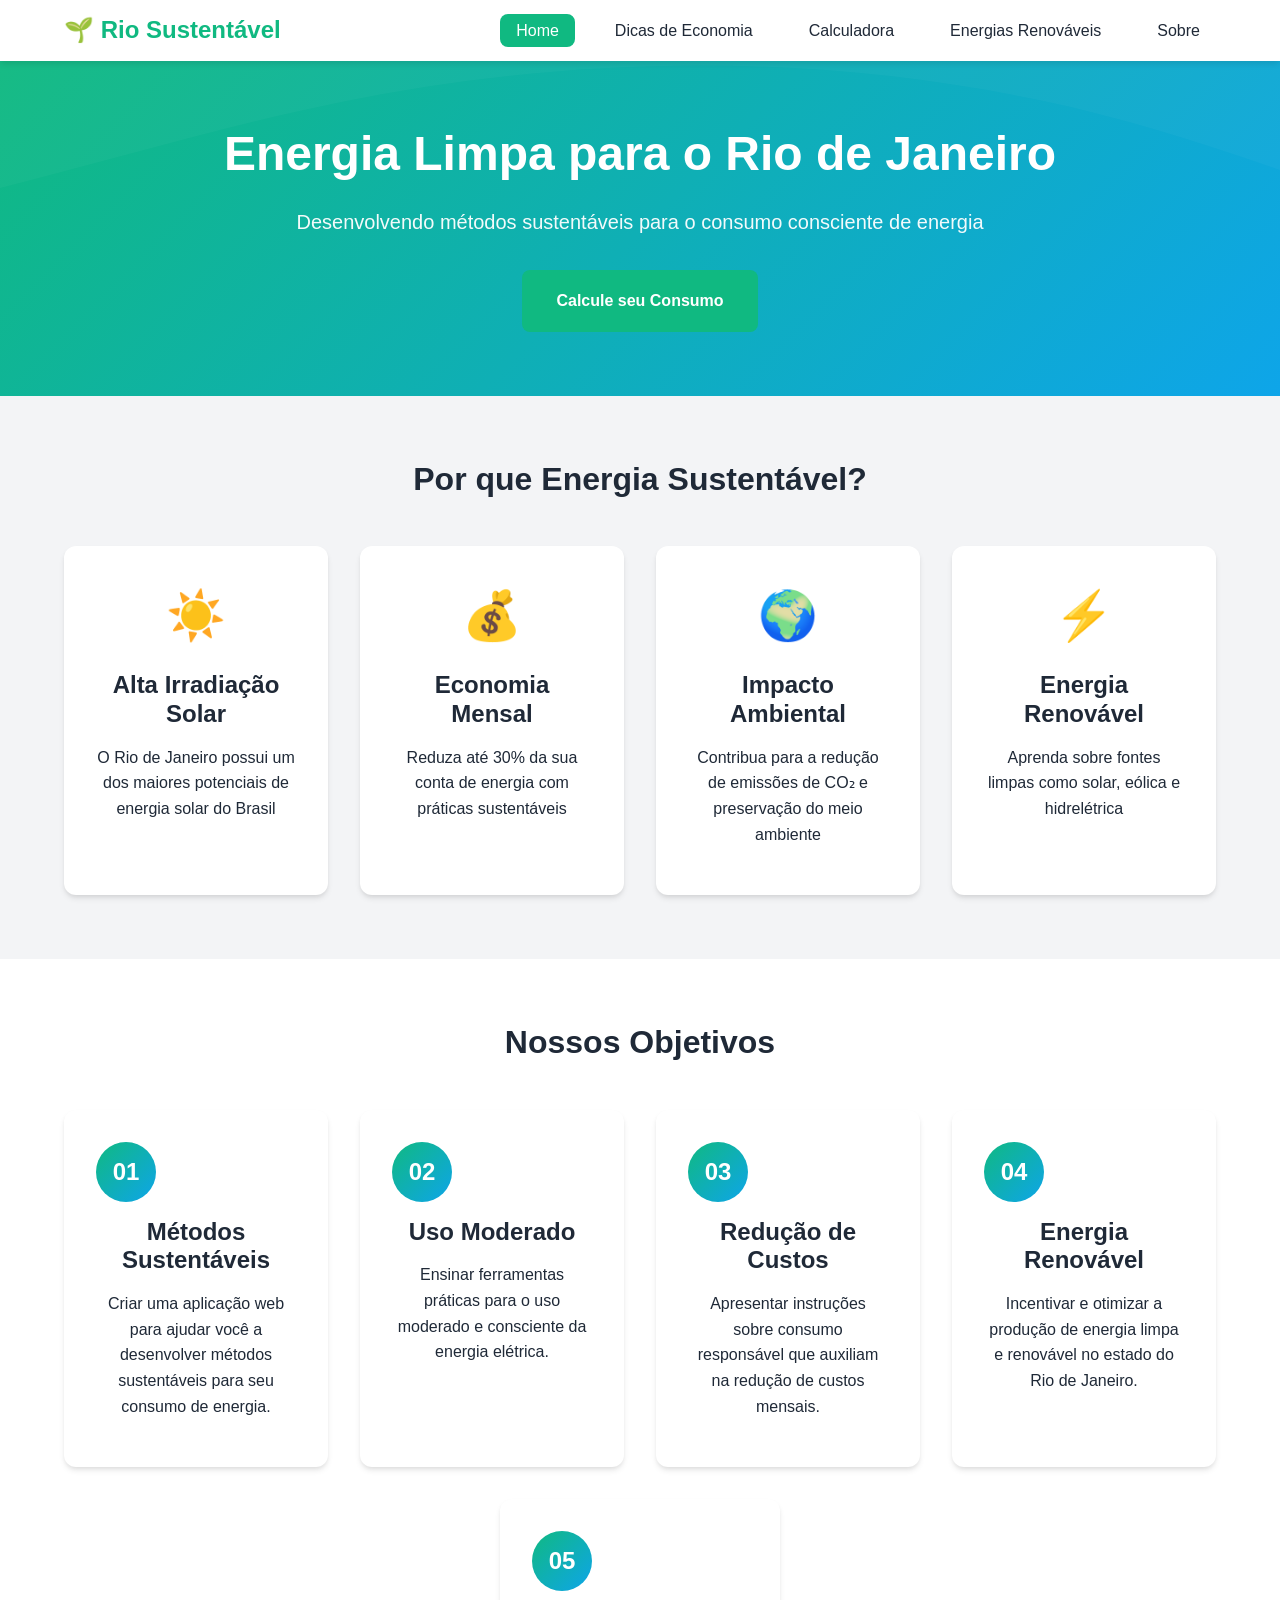
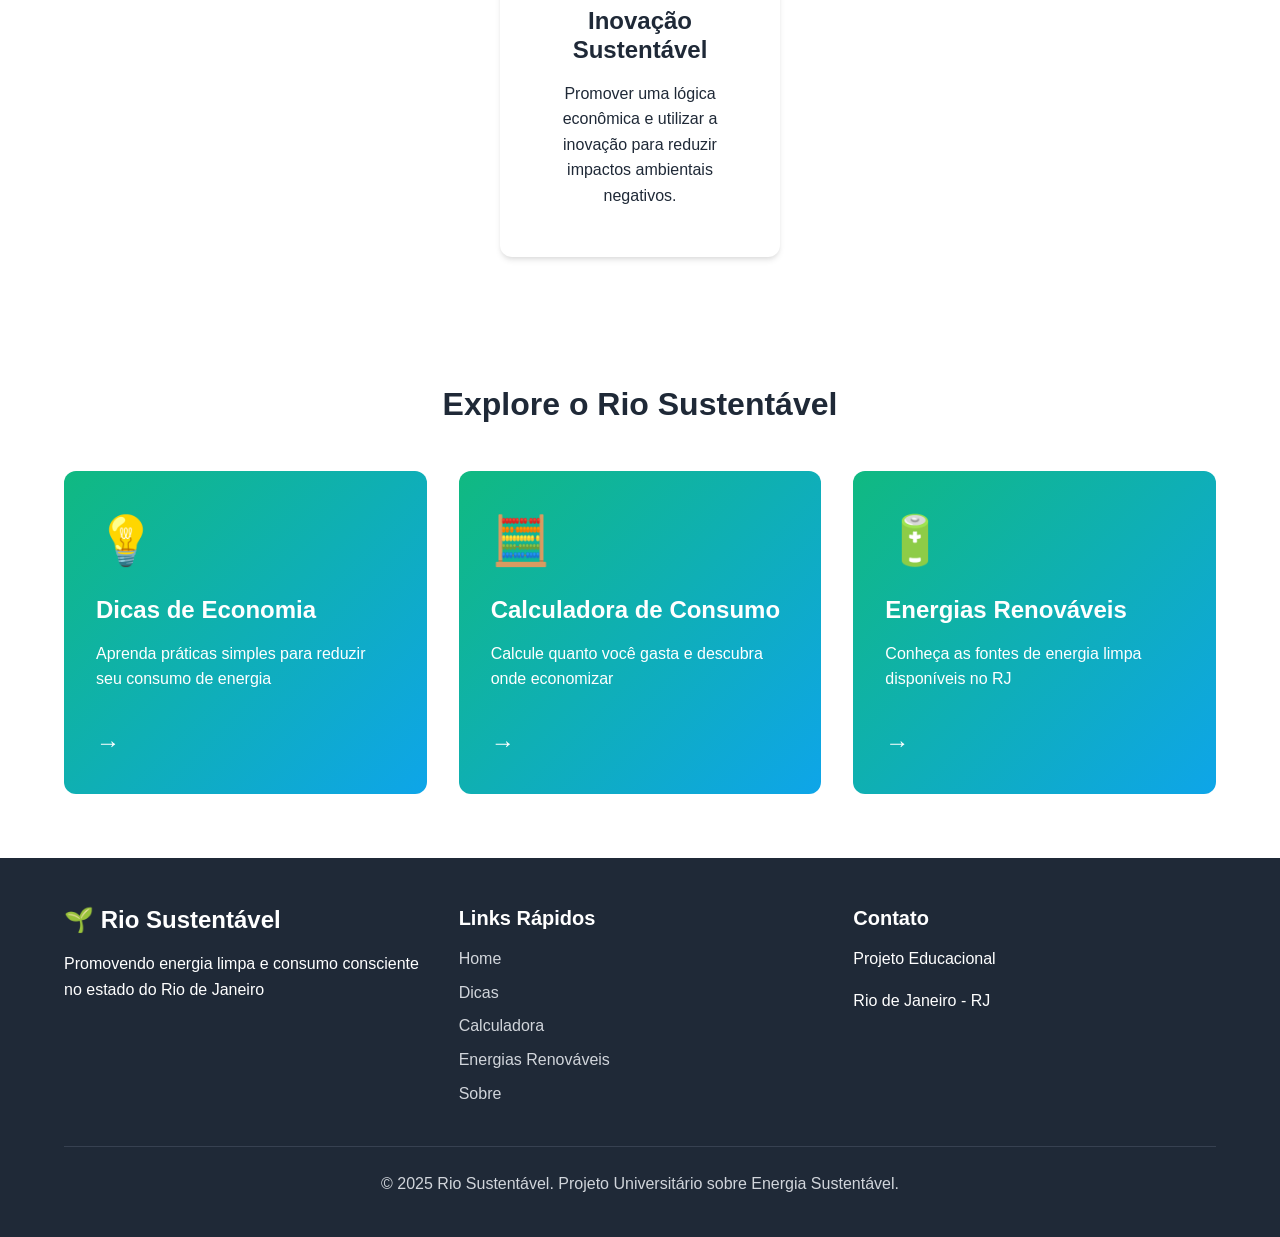
==== index.html @ e25ba8b7 "add files via upload" ====
<!DOCTYPE html>
<html lang="pt-BR">
<head>
    <meta charset="UTF-8">
    <meta name="viewport" content="width=device-width, initial-scale=1.0">
    <meta name="description" content="Rio Sustentável - Promovendo energia limpa e consumo consciente no estado do Rio de Janeiro">
    <title>Rio Sustentável - Home</title>
    <link rel="stylesheet" href="styles.css">
</head>
<body>
    <header class="header">
        <div class="container">
            <div class="logo">
                <h1>🌱 Rio Sustentável</h1>
            </div>
            <nav class="nav" id="nav">
                <ul class="nav-list">
                    <li><a href="index.html" class="active">Home</a></li>
                    <li><a href="dicas.html">Dicas de Economia</a></li>
                    <li><a href="calculadora.html">Calculadora</a></li>
                    <li><a href="energias-limpas.html">Energias Renováveis</a></li>
                    <li><a href="sobre.html">Sobre</a></li>
                </ul>
            </nav>
            <button class="menu-toggle" id="menuToggle">
                <span></span>
                <span></span>
                <span></span>
            </button>
        </div>
    </header>

    <main>
        <section class="hero">
            <div class="hero-content">
                <h2>Energia Limpa para o Rio de Janeiro</h2>
                <p>Desenvolvendo métodos sustentáveis para o consumo consciente de energia</p>
                <a href="calculadora.html" class="btn btn-primary">Calcule seu Consumo</a>
            </div>
        </section>

        <section class="stats">
            <div class="container">
                <h2>Por que Energia Sustentável?</h2>
                <div class="stats-grid">
                    <div class="stat-card">
                        <div class="stat-icon">☀️</div>
                        <h3>Alta Irradiação Solar</h3>
                        <p>O Rio de Janeiro possui um dos maiores potenciais de energia solar do Brasil</p>
                    </div>
                    <div class="stat-card">
                        <div class="stat-icon">💰</div>
                        <h3>Economia Mensal</h3>
                        <p>Reduza até 30% da sua conta de energia com práticas sustentáveis</p>
                    </div>
                    <div class="stat-card">
                        <div class="stat-icon">🌍</div>
                        <h3>Impacto Ambiental</h3>
                        <p>Contribua para a redução de emissões de CO₂ e preservação do meio ambiente</p>
                    </div>
                    <div class="stat-card">
                        <div class="stat-icon">⚡</div>
                        <h3>Energia Renovável</h3>
                        <p>Aprenda sobre fontes limpas como solar, eólica e hidrelétrica</p>
                    </div>
                </div>
            </div>
        </section>

        <section class="objectives">
            <div class="container">
                <h2>Nossos Objetivos</h2>
                <div class="objectives-grid">
                    <div class="objective-card">
                        <div class="objective-number">01</div>
                        <h3>Métodos Sustentáveis</h3>
                        <p>Criar uma aplicação web para ajudar você a desenvolver métodos sustentáveis para seu consumo de energia.</p>
                    </div>
                    <div class="objective-card">
                        <div class="objective-number">02</div>
                        <h3>Uso Moderado</h3>
                        <p>Ensinar ferramentas práticas para o uso moderado e consciente da energia elétrica.</p>
                    </div>
                    <div class="objective-card">
                        <div class="objective-number">03</div>
                        <h3>Redução de Custos</h3>
                        <p>Apresentar instruções sobre consumo responsável que auxiliam na redução de custos mensais.</p>
                    </div>
                    <div class="objective-card">
                        <div class="objective-number">04</div>
                        <h3>Energia Renovável</h3>
                        <p>Incentivar e otimizar a produção de energia limpa e renovável no estado do Rio de Janeiro.</p>
                    </div>
                    <div class="objective-card">
                        <div class="objective-number">05</div>
                        <h3>Inovação Sustentável</h3>
                        <p>Promover uma lógica econômica e utilizar a inovação para reduzir impactos ambientais negativos.</p>
                    </div>
                </div>
            </div>
        </section>

        <section class="explore">
            <div class="container">
                <h2>Explore o Rio Sustentável</h2>
                <div class="explore-grid">
                    <a href="dicas.html" class="explore-card">
                        <div class="explore-icon">💡</div>
                        <h3>Dicas de Economia</h3>
                        <p>Aprenda práticas simples para reduzir seu consumo de energia</p>
                        <span class="explore-arrow">→</span>
                    </a>
                    <a href="calculadora.html" class="explore-card">
                        <div class="explore-icon">🧮</div>
                        <h3>Calculadora de Consumo</h3>
                        <p>Calcule quanto você gasta e descubra onde economizar</p>
                        <span class="explore-arrow">→</span>
                    </a>
                    <a href="energias-limpas.html" class="explore-card">
                        <div class="explore-icon">🔋</div>
                        <h3>Energias Renováveis</h3>
                        <p>Conheça as fontes de energia limpa disponíveis no RJ</p>
                        <span class="explore-arrow">→</span>
                    </a>
                </div>
            </div>
        </section>
    </main>

    <footer class="footer">
        <div class="container">
            <div class="footer-content">
                <div class="footer-section">
                    <h3>🌱 Rio Sustentável</h3>
                    <p>Promovendo energia limpa e consumo consciente no estado do Rio de Janeiro</p>
                </div>
                <div class="footer-section">
                    <h4>Links Rápidos</h4>
                    <ul>
                        <li><a href="index.html">Home</a></li>
                        <li><a href="dicas.html">Dicas</a></li>
                        <li><a href="calculadora.html">Calculadora</a></li>
                        <li><a href="energias-limpas.html">Energias Renováveis</a></li>
                        <li><a href="sobre.html">Sobre</a></li>
                    </ul>
                </div>
                <div class="footer-section">
                    <h4>Contato</h4>
                    <p>Projeto Educacional</p>
                    <p>Rio de Janeiro - RJ</p>
                </div>
            </div>
            <div class="footer-bottom">
                <p>&copy; 2025 Rio Sustentável. Projeto Universitário sobre Energia Sustentável.</p>
            </div>
        </div>
    </footer>

    <script src="script.js"></script>
</body>
</html>
---- styles.css ----
/* ===========================
   Reset e Configurações Base
   =========================== */
* {
    margin: 0;
    padding: 0;
    box-sizing: border-box;
}

:root {
    /* Cores principais */
    --primary-color: #10b981;
    --primary-dark: #059669;
    --primary-light: #34d399;
    --secondary-color: #0ea5e9;
    --secondary-dark: #0284c7;
    --accent-color: #f59e0b;
    
    /* Cores neutras */
    --dark: #1f2937;
    --gray-dark: #374151;
    --gray: #6b7280;
    --gray-light: #d1d5db;
    --light: #f3f4f6;
    --white: #ffffff;
    
    /* Cores de status */
    --success: #10b981;
    --warning: #f59e0b;
    --error: #ef4444;
    
    /* Tipografia */
    --font-family: 'Segoe UI', Tahoma, Geneva, Verdana, sans-serif;
    --font-size-base: 16px;
    --line-height: 1.6;
    
    /* Espaçamentos */
    --spacing-xs: 0.5rem;
    --spacing-sm: 1rem;
    --spacing-md: 1.5rem;
    --spacing-lg: 2rem;
    --spacing-xl: 3rem;
    --spacing-xxl: 4rem;
    
    /* Bordas */
    --border-radius: 8px;
    --border-radius-lg: 12px;
    
    /* Sombras */
    --shadow-sm: 0 1px 2px 0 rgba(0, 0, 0, 0.05);
    --shadow: 0 4px 6px -1px rgba(0, 0, 0, 0.1), 0 2px 4px -1px rgba(0, 0, 0, 0.06);
    --shadow-lg: 0 10px 15px -3px rgba(0, 0, 0, 0.1), 0 4px 6px -2px rgba(0, 0, 0, 0.05);
    --shadow-xl: 0 20px 25px -5px rgba(0, 0, 0, 0.1), 0 10px 10px -5px rgba(0, 0, 0, 0.04);
    
    /* Transições */
    --transition: all 0.3s ease;
}

html {
    scroll-behavior: smooth;
}

body {
    font-family: var(--font-family);
    font-size: var(--font-size-base);
    line-height: var(--line-height);
    color: var(--dark);
    background-color: var(--white);
    overflow-x: hidden;
}

/* ===========================
   Tipografia
   =========================== */
h1, h2, h3, h4, h5, h6 {
    font-weight: 700;
    line-height: 1.2;
    margin-bottom: var(--spacing-sm);
    color: var(--dark);
}

h1 { font-size: 2.5rem; }
h2 { font-size: 2rem; }
h3 { font-size: 1.5rem; }
h4 { font-size: 1.25rem; }
h5 { font-size: 1.125rem; }
h6 { font-size: 1rem; }

p {
    margin-bottom: var(--spacing-sm);
}

a {
    color: var(--primary-color);
    text-decoration: none;
    transition: var(--transition);
}

a:hover {
    color: var(--primary-dark);
}

/* ===========================
   Container e Layout
   =========================== */
.container {
    max-width: 1200px;
    margin: 0 auto;
    padding: 0 var(--spacing-md);
}

/* ===========================
   Header e Navegação
   =========================== */
.header {
    background-color: var(--white);
    box-shadow: var(--shadow);
    position: sticky;
    top: 0;
    z-index: 1000;
    transition: var(--transition);
}

.header .container {
    display: flex;
    justify-content: space-between;
    align-items: center;
    padding: var(--spacing-sm) var(--spacing-md);
}

.logo h1 {
    font-size: 1.5rem;
    margin: 0;
    color: var(--primary-color);
}

.nav-list {
    display: flex;
    list-style: none;
    gap: var(--spacing-md);
}

.nav-list a {
    color: var(--dark);
    font-weight: 500;
    padding: var(--spacing-xs) var(--spacing-sm);
    border-radius: var(--border-radius);
    transition: var(--transition);
}

.nav-list a:hover,
.nav-list a.active {
    background-color: var(--primary-color);
    color: var(--white);
}

.menu-toggle {
    display: none;
    flex-direction: column;
    gap: 5px;
    background: none;
    border: none;
    cursor: pointer;
    padding: var(--spacing-xs);
}

.menu-toggle span {
    width: 25px;
    height: 3px;
    background-color: var(--dark);
    border-radius: 2px;
    transition: var(--transition);
}

/* ===========================
   Hero Section
   =========================== */
.hero {
    background: linear-gradient(135deg, var(--primary-color) 0%, var(--secondary-color) 100%);
    color: var(--white);
    padding: var(--spacing-xxl) 0;
    text-align: center;
    position: relative;
    overflow: hidden;
}

.hero::before {
    content: '';
    position: absolute;
    top: 0;
    left: 0;
    right: 0;
    bottom: 0;
    background: url('data:image/svg+xml,<svg xmlns="http://www.w3.org/2000/svg" viewBox="0 0 1200 120"><path d="M321.39,56.44c58-10.79,114.16-30.13,172-41.86,82.39-16.72,168.19-17.73,250.45-.39C823.78,31,906.67,72,985.66,92.83c70.05,18.48,146.53,26.09,214.34,3V0H0V27.35A600.21,600.21,0,0,0,321.39,56.44Z" fill="rgba(255,255,255,0.1)"/></svg>') no-repeat bottom;
    background-size: cover;
    opacity: 0.3;
}

.hero-content {
    position: relative;
    z-index: 1;
}

.hero h2 {
    font-size: 3rem;
    margin-bottom: var(--spacing-md);
    color: var(--white);
}

.hero p {
    font-size: 1.25rem;
    margin-bottom: var(--spacing-lg);
    opacity: 0.95;
}

/* ===========================
   Botões
   =========================== */
.btn {
    display: inline-block;
    padding: var(--spacing-sm) var(--spacing-lg);
    border-radius: var(--border-radius);
    font-weight: 600;
    text-align: center;
    cursor: pointer;
    transition: var(--transition);
    border: 2px solid transparent;
    font-size: 1rem;
}

.btn-primary {
    background-color: var(--primary-color);
    color: var(--white);
}

.btn-primary:hover {
    background-color: var(--primary-dark);
    transform: translateY(-2px);
    box-shadow: var(--shadow-lg);
}

.btn-secondary {
    background-color: var(--white);
    color: var(--primary-color);
    border-color: var(--primary-color);
    margin-left: var(--spacing-sm);
}

.btn-secondary:hover {
    background-color: var(--primary-color);
    color: var(--white);
    transform: translateY(-2px);
}

/* ===========================
   Cards
   =========================== */
.stats, .objectives, .explore, .tips-section, .energy-types {
    padding: var(--spacing-xxl) 0;
}

.stats {
    background-color: var(--light);
}

.stats h2, .objectives h2, .explore h2 {
    text-align: center;
    margin-bottom: var(--spacing-xl);
}

.stats-grid, .explore-grid, .tips-grid {
    display: grid;
    grid-template-columns: repeat(auto-fit, minmax(250px, 1fr));
    gap: var(--spacing-lg);
    margin-top: var(--spacing-lg);
}

.objectives-grid {
    display: flex;
    flex-wrap: wrap;
    justify-content: center;
    gap: var(--spacing-lg);
    margin-top: var(--spacing-lg);
}

.objectives-grid .objective-card {
    flex: 1 1 220px;
    max-width: 280px;
}

.stat-card, .objective-card, .tip-card {
    background-color: var(--white);
    padding: var(--spacing-lg);
    border-radius: var(--border-radius-lg);
    box-shadow: var(--shadow);
    transition: var(--transition);
    text-align: center;
    display: flex;
    flex-direction: column;
}

.stat-card:hover, .objective-card:hover, .tip-card:hover {
    transform: translateY(-5px);
    box-shadow: var(--shadow-xl);
}

.stat-icon, .tip-icon {
    font-size: 3rem;
    margin-bottom: var(--spacing-sm);
}

.objective-number {
    display: inline-block;
    background: linear-gradient(135deg, var(--primary-color), var(--secondary-color));
    color: var(--white);
    width: 60px;
    height: 60px;
    line-height: 60px;
    border-radius: 50%;
    font-size: 1.5rem;
    font-weight: 700;
    margin-bottom: var(--spacing-sm);
}

.explore-card {
    background: linear-gradient(135deg, var(--primary-color) 0%, var(--secondary-color) 100%);
    color: var(--white);
    padding: var(--spacing-lg);
    border-radius: var(--border-radius-lg);
    transition: var(--transition);
    position: relative;
    overflow: hidden;
}

.explore-card::before {
    content: '';
    position: absolute;
    top: 0;
    left: -100%;
    width: 100%;
    height: 100%;
    background: rgba(255, 255, 255, 0.1);
    transition: var(--transition);
}

.explore-card:hover::before {
    left: 100%;
}

.explore-card:hover {
    transform: translateY(-5px);
    box-shadow: var(--shadow-xl);
}

.explore-icon {
    font-size: 3rem;
    margin-bottom: var(--spacing-sm);
}

.explore-card h3 {
    color: var(--white);
    margin-bottom: var(--spacing-sm);
}

.explore-arrow {
    display: inline-block;
    font-size: 1.5rem;
    margin-top: var(--spacing-sm);
    transition: var(--transition);
}

.explore-card:hover .explore-arrow {
    transform: translateX(10px);
}

/* ===========================
   Page Header
   =========================== */
.page-header {
    background: linear-gradient(135deg, var(--primary-color) 0%, var(--secondary-color) 100%);
    color: var(--white);
    padding: var(--spacing-xl) 0;
    text-align: center;
}

.page-header h1 {
    color: var(--white);
    margin-bottom: var(--spacing-sm);
}

/* ===========================
   Dicas (Tips)
   =========================== */
.tips-section h2 {
    margin-bottom: var(--spacing-lg);
    color: var(--dark);
}

.tip-card h3 {
    color: var(--dark);
    margin-top: var(--spacing-sm);
}

.tip-savings {
    margin-top: auto;
    padding-top: var(--spacing-md);
    border-top: 2px solid var(--light);
}

.savings-badge {
    display: inline-block;
    background-color: var(--success);
    color: var(--white);
    padding: var(--spacing-xs) var(--spacing-sm);
    border-radius: var(--border-radius);
    font-size: 0.875rem;
    font-weight: 600;
}

/* ===========================
   Calculadora
   =========================== */
.calculator-section {
    padding: var(--spacing-xxl) 0;
    background-color: var(--light);
}

.calculator-info {
    margin-bottom: var(--spacing-lg);
}

.info-box {
    background: linear-gradient(135deg, var(--accent-color), var(--warning));
    color: var(--white);
    padding: var(--spacing-md);
    border-radius: var(--border-radius-lg);
    text-align: center;
}

.info-box h3 {
    color: var(--white);
    margin-bottom: var(--spacing-xs);
}

.calculator-wrapper {
    display: grid;
    grid-template-columns: 1fr;
    gap: var(--spacing-lg);
}

.calculator-form, .calculator-results {
    background-color: var(--white);
    padding: var(--spacing-lg);
    border-radius: var(--border-radius-lg);
    box-shadow: var(--shadow);
}

.form-description {
    color: var(--gray);
    margin-bottom: var(--spacing-lg);
}

.appliance-item {
    background-color: var(--light);
    padding: var(--spacing-md);
    border-radius: var(--border-radius);
    margin-bottom: var(--spacing-md);
}

.appliance-header {
    display: flex;
    justify-content: space-between;
    align-items: center;
    margin-bottom: var(--spacing-sm);
}

.appliance-header h3 {
    font-size: 1.125rem;
    color: var(--primary-color);
}

.btn-remove {
    background-color: var(--error);
    color: var(--white);
    border: none;
    border-radius: 50%;
    width: 30px;
    height: 30px;
    cursor: pointer;
    font-size: 1.25rem;
    transition: var(--transition);
}

.btn-remove:hover {
    background-color: #dc2626;
    transform: scale(1.1);
}

.form-grid {
    display: grid;
    grid-template-columns: repeat(auto-fit, minmax(200px, 1fr));
    gap: var(--spacing-sm);
}

.form-group {
    display: flex;
    flex-direction: column;
}

.form-group label {
    font-weight: 600;
    margin-bottom: var(--spacing-xs);
    color: var(--dark);
    font-size: 0.875rem;
}

.form-group input,
.form-group select {
    padding: var(--spacing-xs) var(--spacing-sm);
    border: 2px solid var(--gray-light);
    border-radius: var(--border-radius);
    font-size: 1rem;
    transition: var(--transition);
}

.form-group input:focus,
.form-group select:focus {
    outline: none;
    border-color: var(--primary-color);
}

.result-summary {
    display: grid;
    grid-template-columns: repeat(auto-fit, minmax(200px, 1fr));
    gap: var(--spacing-md);
    margin-bottom: var(--spacing-lg);
}

.result-card {
    background: linear-gradient(135deg, var(--primary-color), var(--secondary-color));
    color: var(--white);
    padding: var(--spacing-md);
    border-radius: var(--border-radius-lg);
    text-align: center;
}

.result-label {
    font-size: 0.875rem;
    opacity: 0.9;
    margin-bottom: var(--spacing-xs);
}

.result-value {
    font-size: 2rem;
    font-weight: 700;
    margin: var(--spacing-xs) 0;
}

.result-value.highlight {
    font-size: 2.5rem;
}

.result-sublabel {
    font-size: 0.875rem;
    opacity: 0.8;
}

.results-details {
    margin: var(--spacing-lg) 0;
}

.result-item {
    background-color: var(--light);
    padding: var(--spacing-md);
    border-radius: var(--border-radius);
    margin-bottom: var(--spacing-sm);
    display: flex;
    justify-content: space-between;
    align-items: center;
}

.result-item-name {
    font-weight: 600;
    color: var(--dark);
}

.result-item-details {
    display: flex;
    gap: var(--spacing-md);
    font-size: 0.875rem;
    color: var(--gray);
}

.result-item-cost {
    font-weight: 700;
    color: var(--primary-color);
    font-size: 1.125rem;
}

.suggestions {
    background-color: var(--light);
    padding: var(--spacing-md);
    border-radius: var(--border-radius);
    margin-top: var(--spacing-lg);
}

.suggestion-item {
    background-color: var(--white);
    padding: var(--spacing-sm);
    border-left: 4px solid var(--primary-color);
    margin-bottom: var(--spacing-sm);
    border-radius: var(--border-radius);
}

/* ===========================
   Energias Renováveis
   =========================== */
.energy-intro {
    padding: var(--spacing-xl) 0;
    background-color: var(--light);
}

.intro-content {
    max-width: 800px;
    margin: 0 auto;
    text-align: center;
}

.energy-type {
    padding: var(--spacing-xxl) 0;
}

.energy-type:nth-child(even) {
    background-color: var(--light);
}

.energy-content {
    max-width: 900px;
    margin: 0 auto;
}

.energy-icon {
    font-size: 4rem;
    text-align: center;
    margin-bottom: var(--spacing-md);
}

.energy-description {
    font-size: 1.125rem;
    color: var(--gray-dark);
    margin-bottom: var(--spacing-lg);
}

.energy-list {
    list-style: none;
    margin: var(--spacing-md) 0;
}

.energy-list li {
    padding: var(--spacing-xs) 0;
    padding-left: var(--spacing-md);
    position: relative;
}

.energy-list li::before {
    content: '✓';
    color: var(--primary-color);
    font-weight: 700;
    position: absolute;
    left: 0;
}

.benefits-grid {
    display: grid;
    grid-template-columns: repeat(auto-fit, minmax(200px, 1fr));
    gap: var(--spacing-md);
    margin-top: var(--spacing-md);
}

.benefit-item {
    background-color: var(--white);
    padding: var(--spacing-md);
    border-radius: var(--border-radius);
    text-align: center;
    box-shadow: var(--shadow-sm);
}

.benefit-icon {
    font-size: 2rem;
    display: block;
    margin-bottom: var(--spacing-xs);
}

.comparison-section {
    padding: var(--spacing-xxl) 0;
    background-color: var(--light);
}

.comparison-grid {
    display: grid;
    grid-template-columns: repeat(auto-fit, minmax(300px, 1fr));
    gap: var(--spacing-lg);
    margin-top: var(--spacing-lg);
}

.comparison-card {
    padding: var(--spacing-lg);
    border-radius: var(--border-radius-lg);
    box-shadow: var(--shadow);
}

.comparison-card.green {
    background-color: var(--white);
    border: 3px solid var(--success);
}

.comparison-card.red {
    background-color: var(--white);
    border: 3px solid var(--error);
}

.comparison-card ul {
    list-style: none;
}

.comparison-card li {
    padding: var(--spacing-xs) 0;
}

/* ===========================
   Sobre
   =========================== */
.about-section, .objectives-detail, .context-section, .impact-section, .ods-section, .methodology-section, .references-section {
    padding: var(--spacing-xxl) 0;
}

.about-section {
    background-color: var(--light);
}

.about-content {
    max-width: 800px;
    margin: 0 auto;
}

.objective-detail-grid {
    display: grid;
    grid-template-columns: repeat(auto-fit, minmax(300px, 1fr));
    gap: var(--spacing-lg);
    margin-top: var(--spacing-lg);
}

.objective-detail-card {
    background-color: var(--white);
    padding: var(--spacing-lg);
    border-radius: var(--border-radius-lg);
    box-shadow: var(--shadow);
}

.objective-icon {
    font-size: 3rem;
    margin-bottom: var(--spacing-sm);
}

.context-section {
    background-color: var(--light);
}

.context-grid {
    display: grid;
    grid-template-columns: repeat(auto-fit, minmax(300px, 1fr));
    gap: var(--spacing-lg);
    margin-top: var(--spacing-lg);
}

.context-card {
    background-color: var(--white);
    padding: var(--spacing-lg);
    border-radius: var(--border-radius-lg);
    box-shadow: var(--shadow);
}

.context-card ul {
    list-style: none;
}

.context-card li {
    padding: var(--spacing-xs) 0;
    padding-left: var(--spacing-md);
    position: relative;
}

.context-card li::before {
    content: '→';
    color: var(--primary-color);
    position: absolute;
    left: 0;
}

.impact-grid {
    display: grid;
    grid-template-columns: repeat(auto-fit, minmax(250px, 1fr));
    gap: var(--spacing-lg);
    margin-top: var(--spacing-lg);
}

.impact-card {
    background: linear-gradient(135deg, var(--primary-color), var(--secondary-color));
    color: var(--white);
    padding: var(--spacing-lg);
    border-radius: var(--border-radius-lg);
    text-align: center;
}

.impact-number {
    font-size: 3rem;
    font-weight: 700;
    margin-bottom: var(--spacing-sm);
}

/* ODS Section */
.ods-section {
    padding: var(--spacing-xxl) 0;
    background-color: var(--white);
}

.ods-intro {
    text-align: center;
    max-width: 800px;
    margin: 0 auto var(--spacing-xl) auto;
    font-size: 1.1rem;
    color: var(--gray-dark);
}

.ods-grid {
    display: flex;
    flex-wrap: wrap;
    justify-content: center;
    gap: var(--spacing-lg);
    margin-top: var(--spacing-lg);
}

.ods-card {
    flex: 1 1 280px;
    max-width: 360px;
    background-color: var(--white);
    border: 2px solid var(--gray-light);
    border-radius: var(--border-radius-lg);
    padding: var(--spacing-lg);
    transition: var(--transition);
    position: relative;
    overflow: hidden;
}

.ods-card::before {
    content: '';
    position: absolute;
    top: 0;
    left: 0;
    width: 100%;
    height: 4px;
    background: linear-gradient(90deg, var(--primary-color), var(--secondary-color));
}

.ods-card:hover {
    transform: translateY(-5px);
    box-shadow: var(--shadow-lg);
    border-color: var(--primary-color);
}

.ods-number {
    display: inline-block;
    width: 60px;
    height: 60px;
    background: linear-gradient(135deg, var(--primary-color), var(--secondary-color));
    color: var(--white);
    font-size: 1.75rem;
    font-weight: 700;
    border-radius: 50%;
    display: flex;
    align-items: center;
    justify-content: center;
    margin-bottom: var(--spacing-md);
}

.ods-card h3 {
    color: var(--dark);
    margin-bottom: var(--spacing-sm);
    font-size: 1.25rem;
}

.ods-card p {
    color: var(--gray);
    line-height: 1.6;
    margin-bottom: 0;
}

.methodology-content {
    max-width: 800px;
    margin: 0 auto;
}

.method-step {
    display: flex;
    gap: var(--spacing-md);
    margin-bottom: var(--spacing-lg);
    align-items: flex-start;
}

.step-number {
    background: linear-gradient(135deg, var(--primary-color), var(--secondary-color));
    color: var(--white);
    width: 60px;
    height: 60px;
    line-height: 60px;
    border-radius: 50%;
    text-align: center;
    font-size: 1.5rem;
    font-weight: 700;
    flex-shrink: 0;
}

.step-content h3 {
    margin-top: 0;
}

.references-section {
    background-color: var(--light);
}

.references-list {
    display: grid;
    grid-template-columns: repeat(auto-fit, minmax(300px, 1fr));
    gap: var(--spacing-lg);
    margin-top: var(--spacing-lg);
}

.reference-item {
    background-color: var(--white);
    padding: var(--spacing-lg);
    border-radius: var(--border-radius-lg);
    box-shadow: var(--shadow);
}

.reference-item ul {
    list-style: none;
}

.reference-item li {
    padding: var(--spacing-xs) 0;
    color: var(--gray-dark);
}

/* ===========================
   Info Section
   =========================== */
.info-section {
    padding: var(--spacing-xxl) 0;
}

.info-grid {
    display: grid;
    grid-template-columns: repeat(auto-fit, minmax(250px, 1fr));
    gap: var(--spacing-lg);
    margin-top: var(--spacing-lg);
}

.info-card {
    background-color: var(--light);
    padding: var(--spacing-lg);
    border-radius: var(--border-radius-lg);
    text-align: center;
}

/* ===========================
   CTA Section
   =========================== */
.cta-section {
    padding: var(--spacing-xxl) 0;
    background: linear-gradient(135deg, var(--primary-color) 0%, var(--secondary-color) 100%);
    color: var(--white);
}

.cta-content {
    text-align: center;
}

.cta-content h2 {
    color: var(--white);
    margin-bottom: var(--spacing-md);
}

.cta-content p {
    font-size: 1.125rem;
    margin-bottom: var(--spacing-lg);
}

/* ===========================
   Footer
   =========================== */
.footer {
    background-color: var(--dark);
    color: var(--white);
    padding: var(--spacing-xl) 0 var(--spacing-md);
}

.footer-content {
    display: grid;
    grid-template-columns: repeat(auto-fit, minmax(250px, 1fr));
    gap: var(--spacing-lg);
    margin-bottom: var(--spacing-lg);
}

.footer-section h3, .footer-section h4 {
    color: var(--white);
    margin-bottom: var(--spacing-sm);
}

.footer-section ul {
    list-style: none;
}

.footer-section li {
    margin-bottom: var(--spacing-xs);
}

.footer-section a {
    color: var(--gray-light);
    transition: var(--transition);
}

.footer-section a:hover {
    color: var(--primary-light);
}

.footer-bottom {
    border-top: 1px solid var(--gray-dark);
    padding-top: var(--spacing-md);
    text-align: center;
    color: var(--gray-light);
}

/* ===========================
   Responsividade
   =========================== */
@media (max-width: 768px) {
    h1 { font-size: 2rem; }
    h2 { font-size: 1.5rem; }
    h3 { font-size: 1.25rem; }
    
    .hero h2 {
        font-size: 2rem;
    }
    
    .hero p {
        font-size: 1rem;
    }
    
    .menu-toggle {
        display: flex;
    }
    
    .nav {
        position: absolute;
        top: 100%;
        left: 0;
        right: 0;
        background-color: var(--white);
        box-shadow: var(--shadow-lg);
        max-height: 0;
        overflow: hidden;
        transition: var(--transition);
    }
    
    .nav.active {
        max-height: 500px;
    }
    
    .nav-list {
        flex-direction: column;
        padding: var(--spacing-md);
        gap: 0;
    }
    
    .nav-list li {
        margin-bottom: var(--spacing-sm);
    }
    
    .stats-grid, .objectives-grid, .explore-grid, .tips-grid {
        grid-template-columns: 1fr;
    }
    
    .form-grid {
        grid-template-columns: 1fr;
    }
    
    .result-summary {
        grid-template-columns: 1fr;
    }
    
    .result-item {
        flex-direction: column;
        gap: var(--spacing-sm);
        text-align: center;
    }
    
    .btn-secondary {
        margin-left: 0;
        margin-top: var(--spacing-sm);
        display: block;
    }
}

@media (max-width: 480px) {
    .container {
        padding: 0 var(--spacing-sm);
    }
    
    h1 { font-size: 1.75rem; }
    h2 { font-size: 1.375rem; }
    
    .hero h2 {
        font-size: 1.75rem;
    }
    
    .result-value {
        font-size: 1.5rem;
    }
    
    .result-value.highlight {
        font-size: 2rem;
    }
    
    .impact-number {
        font-size: 2rem;
    }
}

/* ===========================
   Animações
   =========================== */
@keyframes fadeIn {
    from {
        opacity: 0;
        transform: translateY(20px);
    }
    to {
        opacity: 1;
        transform: translateY(0);
    }
}

.fade-in {
    animation: fadeIn 0.6s ease-out;
}

/* ===========================
   Utilitários
   =========================== */
.text-center {
    text-align: center;
}

.mb-1 { margin-bottom: var(--spacing-sm); }
.mb-2 { margin-bottom: var(--spacing-md); }
.mb-3 { margin-bottom: var(--spacing-lg); }

.mt-1 { margin-top: var(--spacing-sm); }
.mt-2 { margin-top: var(--spacing-md); }
.mt-3 { margin-top: var(--spacing-lg); }
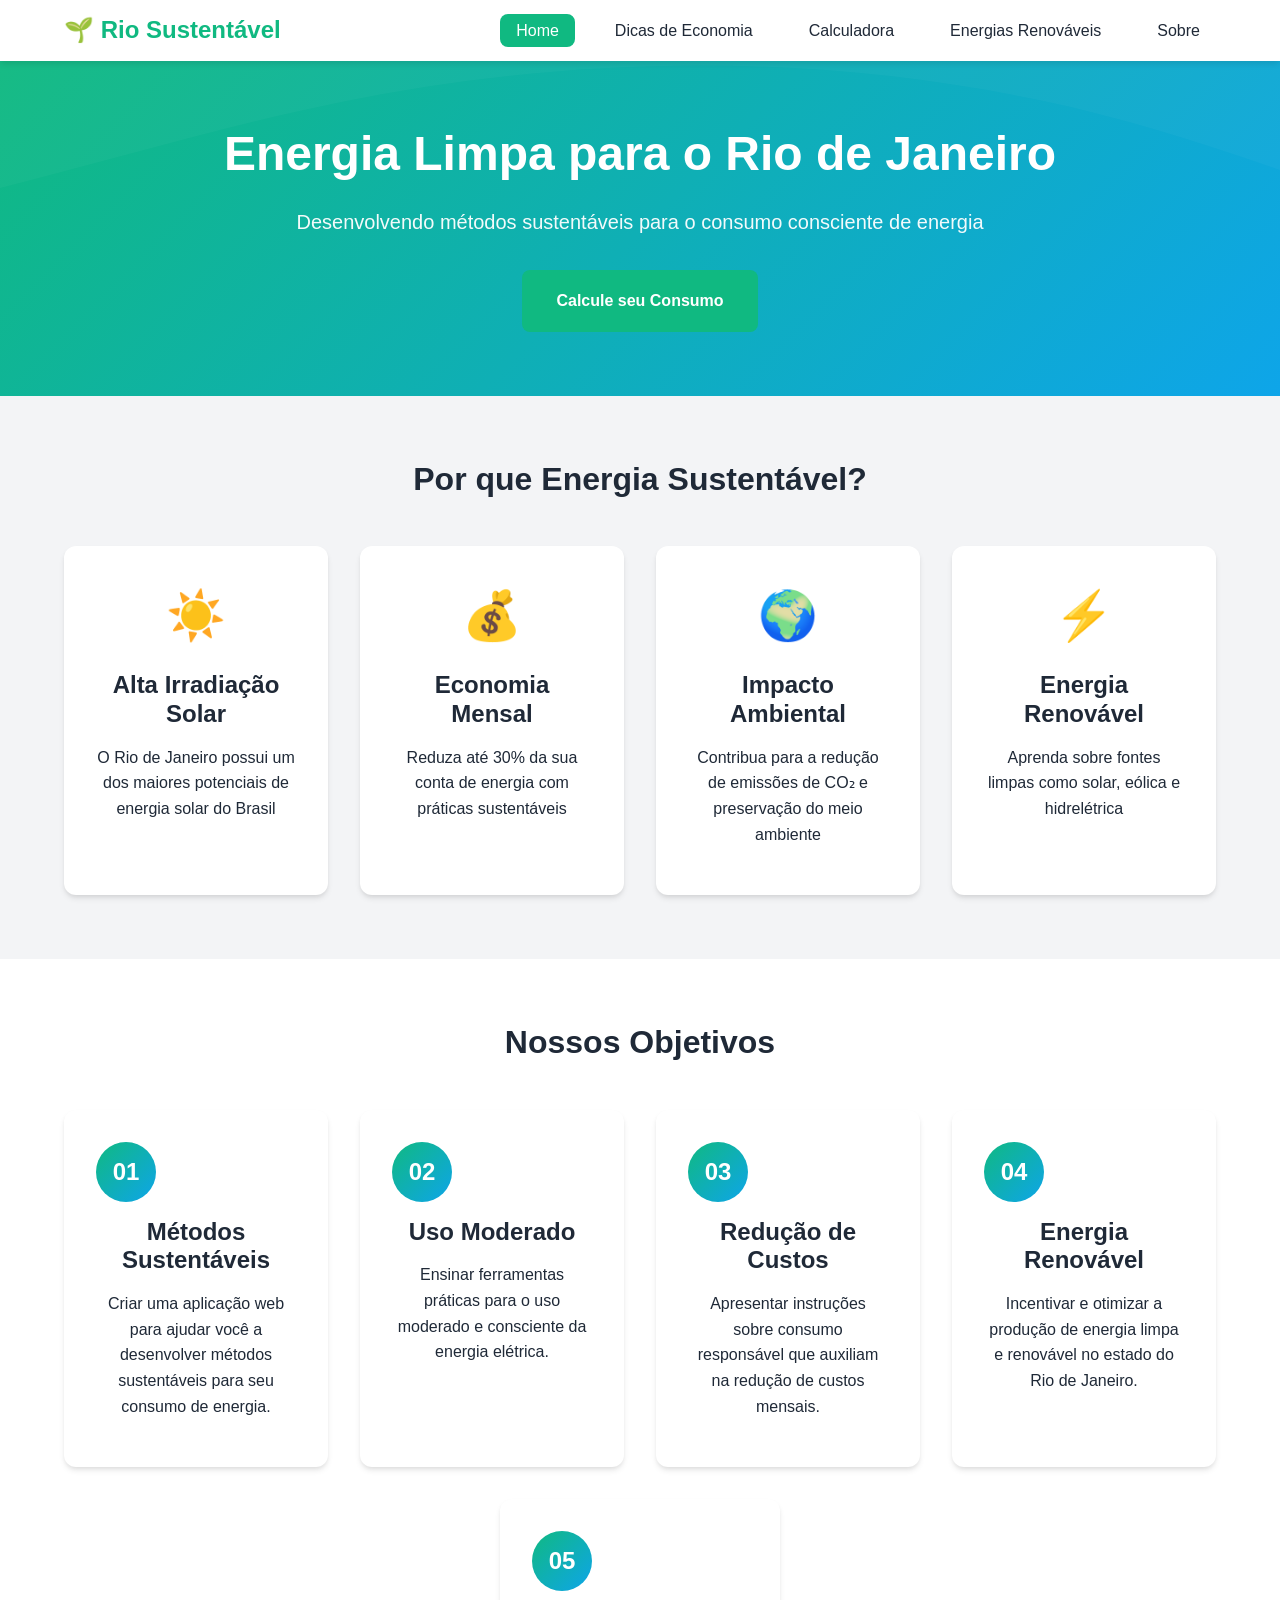
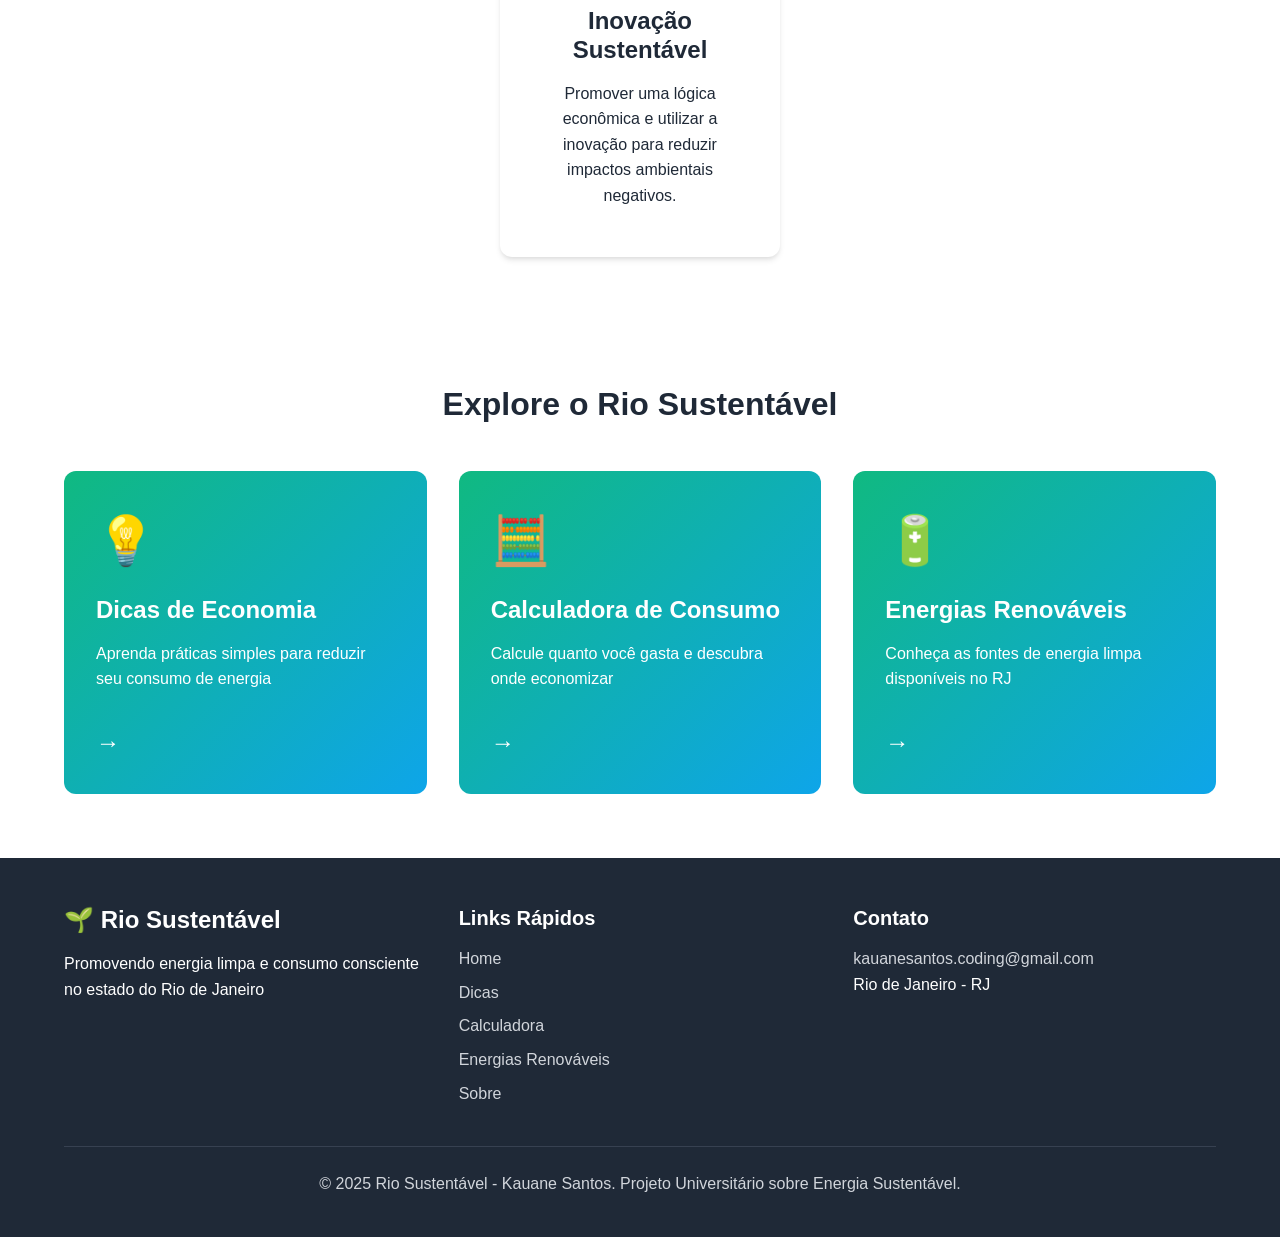
==== commit ee2fdaa0: "add contact in the footer" ====
--- a/index.html
+++ b/index.html
@@ -146,12 +146,12 @@
                 </div>
                 <div class="footer-section">
                     <h4>Contato</h4>
-                    <p>Projeto Educacional</p>
+                    <a href="mailto:kauanesantos.coding@gmail.com">kauanesantos.coding@gmail.com</a>
                     <p>Rio de Janeiro - RJ</p>
                 </div>
             </div>
             <div class="footer-bottom">
-                <p>&copy; 2025 Rio Sustentável. Projeto Universitário sobre Energia Sustentável.</p>
+                <p>&copy; 2025 Rio Sustentável - Kauane Santos. Projeto Universitário sobre Energia Sustentável.</p>
             </div>
         </div>
     </footer>
